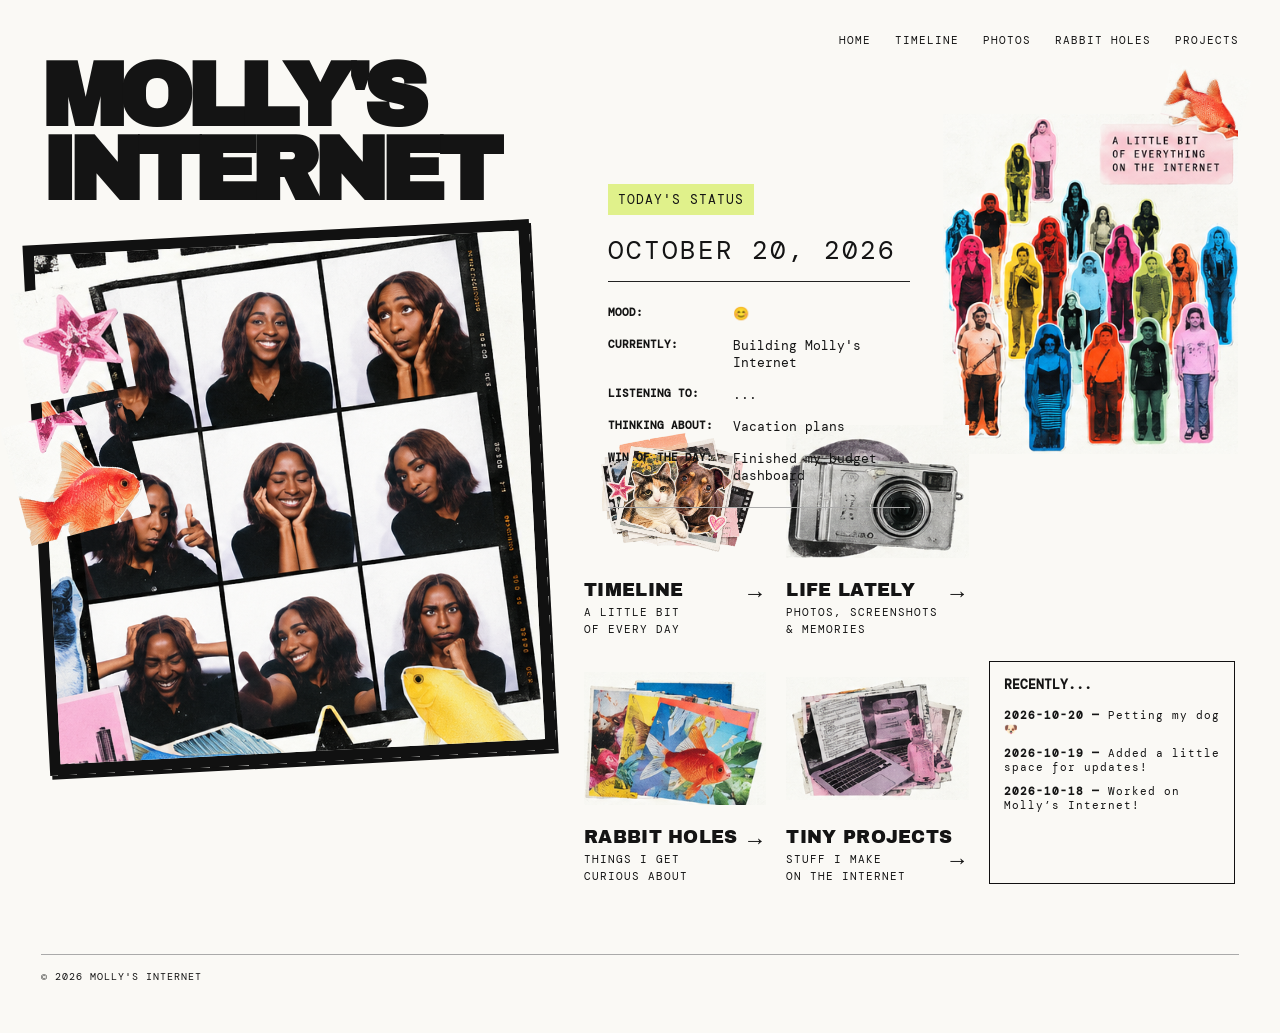
==== index.html @ e04e2246 "Rename mollys_internet_positioning_fixed.html to index.html" ====
<!doctype html>
<html lang="en">
<head>
<meta charset="UTF-8">
<meta name="viewport" content="width=device-width, initial-scale=1">
<title>Molly's Internet</title>
<style>
@import url('https://fonts.googleapis.com/css2?family=Archivo+Black&family=DM+Mono:wght@400;500;700&display=swap');
:root{--paper:#faf9f5;--ink:#141414;--pink:#f5bed0;--lime:#e0f18b}
*{box-sizing:border-box}html{scroll-behavior:smooth}body{margin:0;background:var(--paper);color:var(--ink);font-family:'DM Mono',monospace;font-size:13px}
.site{max-width:1600px;margin:auto;padding:18px 3.2vw 50px}a{color:inherit}nav{display:flex;justify-content:flex-end;gap:24px;flex-wrap:wrap;font-size:11px;letter-spacing:1px;text-transform:uppercase;margin:15px 0 12px}nav a{text-decoration:none}nav a:hover{text-decoration:underline;text-underline-offset:5px}
.layout{display:grid;grid-template-columns:45% 29% 26%;align-items:start}.left{grid-column:1;grid-row:1;position:relative}.masthead{font-family:'Archivo Black',Impact,sans-serif;font-size:clamp(62px,7vw,130px);line-height:.83;letter-spacing:-.085em;text-transform:uppercase;margin:0 0 24px;overflow-wrap:normal}.photobooth{width:94%;margin:5px 0 0 -1%;border:11px solid #111;transform:rotate(-3deg);box-shadow:2px 4px 0 #111}.photogrid{display:grid;grid-template-columns:repeat(3,1fr);gap:6px;background:#111}.photogrid .image-placeholder{aspect-ratio:1/1.12;border:0;border-radius:0}.deco-fish{position:absolute;left:-5%;top:50%;width:23%;transform:rotate(-15deg)}.deco-star{position:absolute;left:-4%;top:32%;width:20%;transform:rotate(-10deg)}
.center{grid-column:2;grid-row:1;padding:125px 18px 0 28px;position:relative;z-index:2;min-width:0}.highlight{display:inline-block;background:var(--lime);padding:7px 10px;letter-spacing:1px}.date{font-size:clamp(19px,2vw,31px);letter-spacing:2px;margin:19px 0 14px}.status{border-top:1px solid #222;border-bottom:1px solid #aaa;padding:23px 0;display:grid;gap:15px}.status-row{display:grid;grid-template-columns:118px 1fr;gap:7px}.status-row strong{font-size:11px}
.right{grid-column:3;grid-row:1;position:relative;padding:55px 0 0 15px;min-width:0}.note{background:#f7d5df;padding:12px 15px;letter-spacing:1.5px;line-height:1.5;width:max-content;max-width:100%;margin:0 0 20px auto;transform:rotate(-2deg)}.people-placeholder{min-height:340px}.top-fish{position:absolute;right:-8px;top:12px;width:82px;transform:rotate(12deg);pointer-events:none}
.bottom{grid-column:2/4;grid-row:1;display:grid;grid-template-columns:minmax(0,1fr) minmax(0,1fr) minmax(0,1.35fr);gap:24px 20px;margin-top:355px;padding:0 4px;position:relative;z-index:1}.bottom .tile:nth-child(3){grid-column:1;grid-row:2}.bottom .tile:nth-child(4){grid-column:2;grid-row:2}.bottom .recent{grid-column:3;grid-row:2;align-self:stretch;min-height:170px}.tile{min-width:0}.tile .image-placeholder{height:155px}.tile h2{font:18px 'Archivo Black',Impact,sans-serif;text-transform:uppercase;margin:11px 0 4px;letter-spacing:.3px}.tile p{font-size:11px;line-height:1.5;letter-spacing:1px;margin:0}.arrow{float:right;font:23px Arial,sans-serif}.recent{border:1px solid #111;padding:14px;align-self:end;min-height:190px}.recent strong{display:block;margin-bottom:15px}.recent p{font-size:11px;letter-spacing:1px;margin:0 0 10px}
/* IMAGE FILES: All artwork lives in the asset/ folder. Replace files with your own whenever you like. */
.art-image{display:block;width:100%;height:100%;object-fit:contain}
.photobooth-photo{display:block;width:100%;height:auto}
.tile .art-image{height:155px;object-fit:contain}
.people-placeholder .art-image{height:340px;object-fit:contain}
@media(max-width:1050px){.people-placeholder .art-image{height:220px}}
@media(max-width:650px){.people-placeholder .art-image{height:160px}.tile .art-image{height:115px}}
.image-placeholder{display:flex;align-items:center;justify-content:center;text-align:center;overflow-wrap:anywhere;background:linear-gradient(140deg,#f7e0e7,#e4e5dc);border:1px dashed #999;min-width:0;min-height:80px;padding:9px;color:#5c5360;font:700 11px/1.5 'DM Mono',monospace;letter-spacing:.3px}.photogrid .image-placeholder:nth-child(3n+2){background:#e5e7e1}.photogrid .image-placeholder:nth-child(3n){background:#e3dce7}.tile:nth-child(2) .image-placeholder{background:#e0e5e9}.tile:nth-child(3) .image-placeholder{background:#f4e1b6}.tile:nth-child(4) .image-placeholder{background:#e7d7e8}.tile:nth-child(5) .image-placeholder{background:#eee0cc}.deco-fish .image-placeholder,.top-fish .image-placeholder{aspect-ratio:1.5;min-height:0;background:#ffcfab}
footer{margin-top:70px;padding-top:15px;border-top:1px solid #aaa;font-size:10px;letter-spacing:1px}
@media(max-width:1050px){.layout{grid-template-columns:55% 45%}.left{grid-row:1/3}.center{grid-column:2;grid-row:1;padding:70px 12px 0 22px}.right{grid-column:2;grid-row:2;padding-top:35px}.people-placeholder{min-height:220px}.bottom{grid-column:1/-1;grid-row:3;margin-top:45px}.bottom .recent{grid-column:3;grid-row:2}.bottom .tile:nth-child(3){grid-column:1;grid-row:2}.bottom .tile:nth-child(4){grid-column:2;grid-row:2}.masthead{font-size:clamp(62px,10vw,125px)}}
@media(max-width:650px){.site{padding:14px 17px 30px}nav{justify-content:flex-start;gap:12px;font-size:10px}.layout{display:block}.masthead{font-size:clamp(55px,13vw,95px);margin-top:28px}.photobooth{width:85%;margin:18px auto}.deco-star{top:28%;font-size:50px}.center{padding:35px 0}.right{padding:10px 0;display:flex;align-items:center;gap:20px}.people-placeholder{min-height:160px;flex:1}.note{font-size:10px}.top-fish{display:none}.bottom{display:grid;grid-template-columns:repeat(2,minmax(0,1fr));gap:24px 15px;margin-top:25px}.bottom .tile:nth-child(3),.bottom .tile:nth-child(4){grid-column:auto;grid-row:auto}.bottom .recent{grid-column:1/-1;grid-row:auto}.tile .image-placeholder{height:115px}.tile h2{font-size:15px}.recent{min-height:0}.status-row{grid-template-columns:112px 1fr}}
.tile-link{display:block;text-decoration:none}.tile-link:hover h2{text-decoration:underline;text-underline-offset:4px}.tile-link:focus-visible{outline:3px solid #ee78a8;outline-offset:5px}
</style>
</head>
<body>
<div class="site">
<!-- NAVIGATION: Each link opens a separate HTML page. -->
<nav aria-label="Site navigation"><a href="index.html">Home</a><a href="timeline.html">Timeline</a><a href="photos.html">Photos</a><a href="rabbit-holes.html">Rabbit Holes</a><a href="projects.html">Projects</a></nav>
<main class="layout">
  <div class="left">
    <h1 class="masthead">Molly's<br>Internet</h1>
    <!-- PHOTOSHOOT: Temporary reference image. Replace photobooth-reference.png with your own finished 3x3 photoshoot image. -->
    <div class="photobooth"><img class="photobooth-photo" src="asset/photobooth-reference.png" alt="Nine-frame photo booth reference"></div>
    <div class="deco-star" aria-hidden="true"><img class="art-image" src="asset/pink-star.png" alt=""></div>
    <div class="deco-fish"><img class="art-image" src="asset/orange-fish-left.png" alt="Orange fish"></div>
  </div>
  <section class="center" aria-label="Today's status">
    <span class="highlight">TODAY'S STATUS</span>
    <div class="date">OCTOBER 20, 2026</div>
    <!-- EDIT YOUR DAILY STATUS HERE -->
    <div class="status">
      <div class="status-row"><strong>MOOD:</strong><span>😊</span></div>
      <div class="status-row"><strong>CURRENTLY:</strong><span>Building Molly's Internet</span></div>
      <div class="status-row"><strong>LISTENING TO:</strong><span>...</span></div>
      <div class="status-row"><strong>THINKING ABOUT:</strong><span>Vacation plans</span></div>
      <div class="status-row"><strong>WIN OF THE DAY:</strong><span>Finished my budget dashboard</span></div>
    </div>
  </section>
  <div class="right">
    <div class="top-fish"><img class="art-image" src="asset/orange-fish-top.png" alt="Orange fish"></div>
    <div class="people-placeholder"><img class="art-image" src="asset/people-collage.png" alt="Colorful people collage"></div>
  </div>
  <!-- TWO-BY-TWO FEATURED SECTIONS + AUTOMATIC RECENT TIMELINE ENTRIES. -->
  <div class="bottom">
    <a class="tile tile-link" href="timeline.html"><img class="art-image" src="asset/cleo%20bear.png" alt="Timeline collage"><h2>Timeline <span class="arrow">→</span></h2><p>A LITTLE BIT<br>OF EVERY DAY</p></a>
    <a class="tile tile-link" href="photos.html"><img class="art-image" src="asset/camera-collage.png" alt="Camera collage"><h2>Life Lately <span class="arrow">→</span></h2><p>PHOTOS, SCREENSHOTS<br>&amp; MEMORIES</p></a>
    <a class="tile tile-link" href="rabbit-holes.html"><img class="art-image" src="asset/rabbit-holes-collage.png" alt="Rabbit holes collage"><h2>Rabbit Holes <span class="arrow">→</span></h2><p>THINGS I GET<br>CURIOUS ABOUT</p></a>
    <a class="tile tile-link" href="projects.html"><img class="art-image" src="asset/projects-collage.png" alt="Projects collage"><h2>Tiny Projects <span class="arrow">→</span></h2><p>STUFF I MAKE<br>ON THE INTERNET</p></a>
    <aside class="recent" aria-live="polite">
      <strong>RECENTLY...</strong>
      <!-- AUTO-UPDATES from content/timeline.json; do not edit this box manually. -->
      <div id="recent-entries"><p>Loading latest entries...</p></div>
    </aside>
  </div>
</main>
<footer>© 2026 MOLLY'S INTERNET</footer>
</div>
<script>
// Homepage "Recently..." automatically shows the 4 newest timeline entries.
// Edit content/timeline.json to update both your Timeline and this box.
(async function loadRecently() {
  const target = document.getElementById('recent-entries');
  try {
    const response = await fetch('content/timeline.json', {cache: 'no-cache'});
    if (!response.ok) throw new Error('Timeline file not found');
    const entries = await response.json();
    if (!Array.isArray(entries)) throw new Error('Timeline data must be an array');
    const latest = entries.filter(entry => entry && entry.date && entry.text)
      .sort((a, b) => String(b.date).localeCompare(String(a.date)))
      .slice(0, 4);
    target.replaceChildren();
    if (!latest.length) {
      const p = document.createElement('p');
      p.textContent = 'Nothing here yet — check back soon!';
      target.append(p);
      return;
    }
    for (const entry of latest) {
      const p = document.createElement('p');
      const date = document.createElement('strong');
      date.textContent = entry.date + ' — ';
      date.style.display = 'inline';
      date.style.marginBottom = '0';
      p.append(date, document.createTextNode(entry.text));
      target.append(p);
    }
  } catch (error) {
    target.replaceChildren();
    const p = document.createElement('p');
    p.textContent = 'Recent entries unavailable right now.';
    target.append(p);
    console.error('Could not load timeline entries:', error);
  }
})();
</script>
</body>
</html>
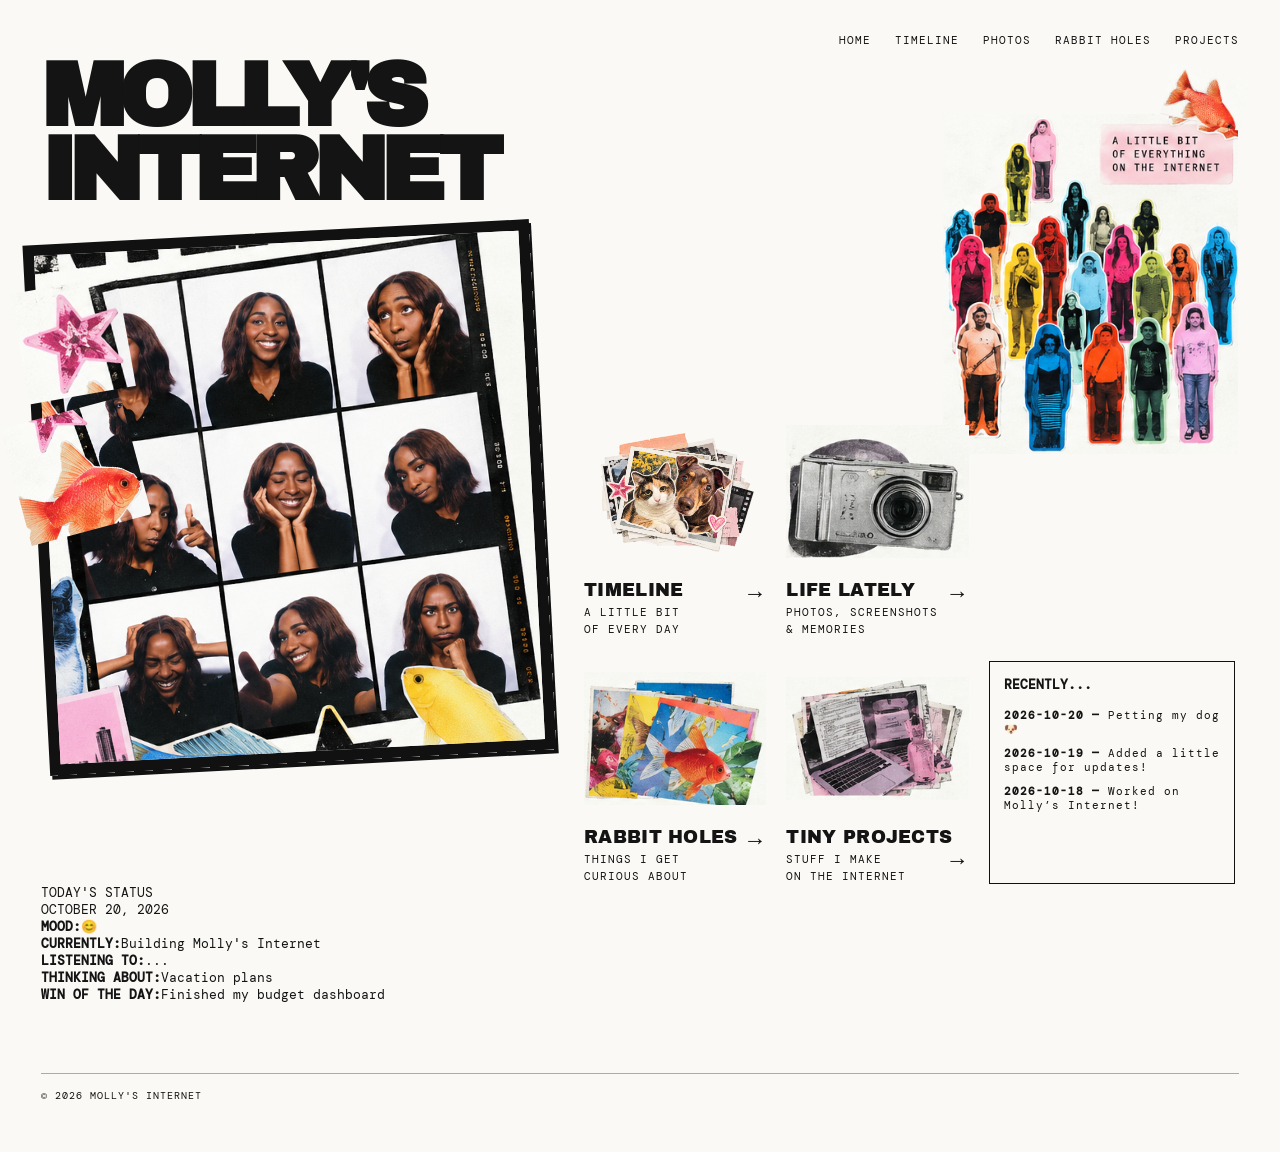
==== commit e7583d81: "Enhance layout with media query for larger screens Added media query for responsive layout adjustmen" ====
--- a/index.html
+++ b/index.html
@@ -10,7 +10,18 @@
 *{box-sizing:border-box}html{scroll-behavior:smooth}body{margin:0;background:var(--paper);color:var(--ink);font-family:'DM Mono',monospace;font-size:13px}
 .site{max-width:1600px;margin:auto;padding:18px 3.2vw 50px}a{color:inherit}nav{display:flex;justify-content:flex-end;gap:24px;flex-wrap:wrap;font-size:11px;letter-spacing:1px;text-transform:uppercase;margin:15px 0 12px}nav a{text-decoration:none}nav a:hover{text-decoration:underline;text-underline-offset:5px}
 .layout{display:grid;grid-template-columns:45% 29% 26%;align-items:start}.left{grid-column:1;grid-row:1;position:relative}.masthead{font-family:'Archivo Black',Impact,sans-serif;font-size:clamp(62px,7vw,130px);line-height:.83;letter-spacing:-.085em;text-transform:uppercase;margin:0 0 24px;overflow-wrap:normal}.photobooth{width:94%;margin:5px 0 0 -1%;border:11px solid #111;transform:rotate(-3deg);box-shadow:2px 4px 0 #111}.photogrid{display:grid;grid-template-columns:repeat(3,1fr);gap:6px;background:#111}.photogrid .image-placeholder{aspect-ratio:1/1.12;border:0;border-radius:0}.deco-fish{position:absolute;left:-5%;top:50%;width:23%;transform:rotate(-15deg)}.deco-star{position:absolute;left:-4%;top:32%;width:20%;transform:rotate(-10deg)}
-.center{grid-column:2;grid-row:1;padding:125px 18px 0 28px;position:relative;z-index:2;min-width:0}.highlight{display:inline-block;background:var(--lime);padding:7px 10px;letter-spacing:1px}.date{font-size:clamp(19px,2vw,31px);letter-spacing:2px;margin:19px 0 14px}.status{border-top:1px solid #222;border-bottom:1px solid #aaa;padding:23px 0;display:grid;gap:15px}.status-row{display:grid;grid-template-columns:118px 1fr;gap:7px}.status-row strong{font-size:11px}
+.center/* Keep Today's Status and people collage in the top row */
+@media (min-width: 1051px) {
+  .center {
+    grid-column: 2;
+    grid-row: 1;
+  }
+
+  .right {
+    grid-column: 3;
+    grid-row: 1;
+  }
+}
 .right{grid-column:3;grid-row:1;position:relative;padding:55px 0 0 15px;min-width:0}.note{background:#f7d5df;padding:12px 15px;letter-spacing:1.5px;line-height:1.5;width:max-content;max-width:100%;margin:0 0 20px auto;transform:rotate(-2deg)}.people-placeholder{min-height:340px}.top-fish{position:absolute;right:-8px;top:12px;width:82px;transform:rotate(12deg);pointer-events:none}
 .bottom{grid-column:2/4;grid-row:1;display:grid;grid-template-columns:minmax(0,1fr) minmax(0,1fr) minmax(0,1.35fr);gap:24px 20px;margin-top:355px;padding:0 4px;position:relative;z-index:1}.bottom .tile:nth-child(3){grid-column:1;grid-row:2}.bottom .tile:nth-child(4){grid-column:2;grid-row:2}.bottom .recent{grid-column:3;grid-row:2;align-self:stretch;min-height:170px}.tile{min-width:0}.tile .image-placeholder{height:155px}.tile h2{font:18px 'Archivo Black',Impact,sans-serif;text-transform:uppercase;margin:11px 0 4px;letter-spacing:.3px}.tile p{font-size:11px;line-height:1.5;letter-spacing:1px;margin:0}.arrow{float:right;font:23px Arial,sans-serif}.recent{border:1px solid #111;padding:14px;align-self:end;min-height:190px}.recent strong{display:block;margin-bottom:15px}.recent p{font-size:11px;letter-spacing:1px;margin:0 0 10px}
 /* IMAGE FILES: All artwork lives in the asset/ folder. Replace files with your own whenever you like. */
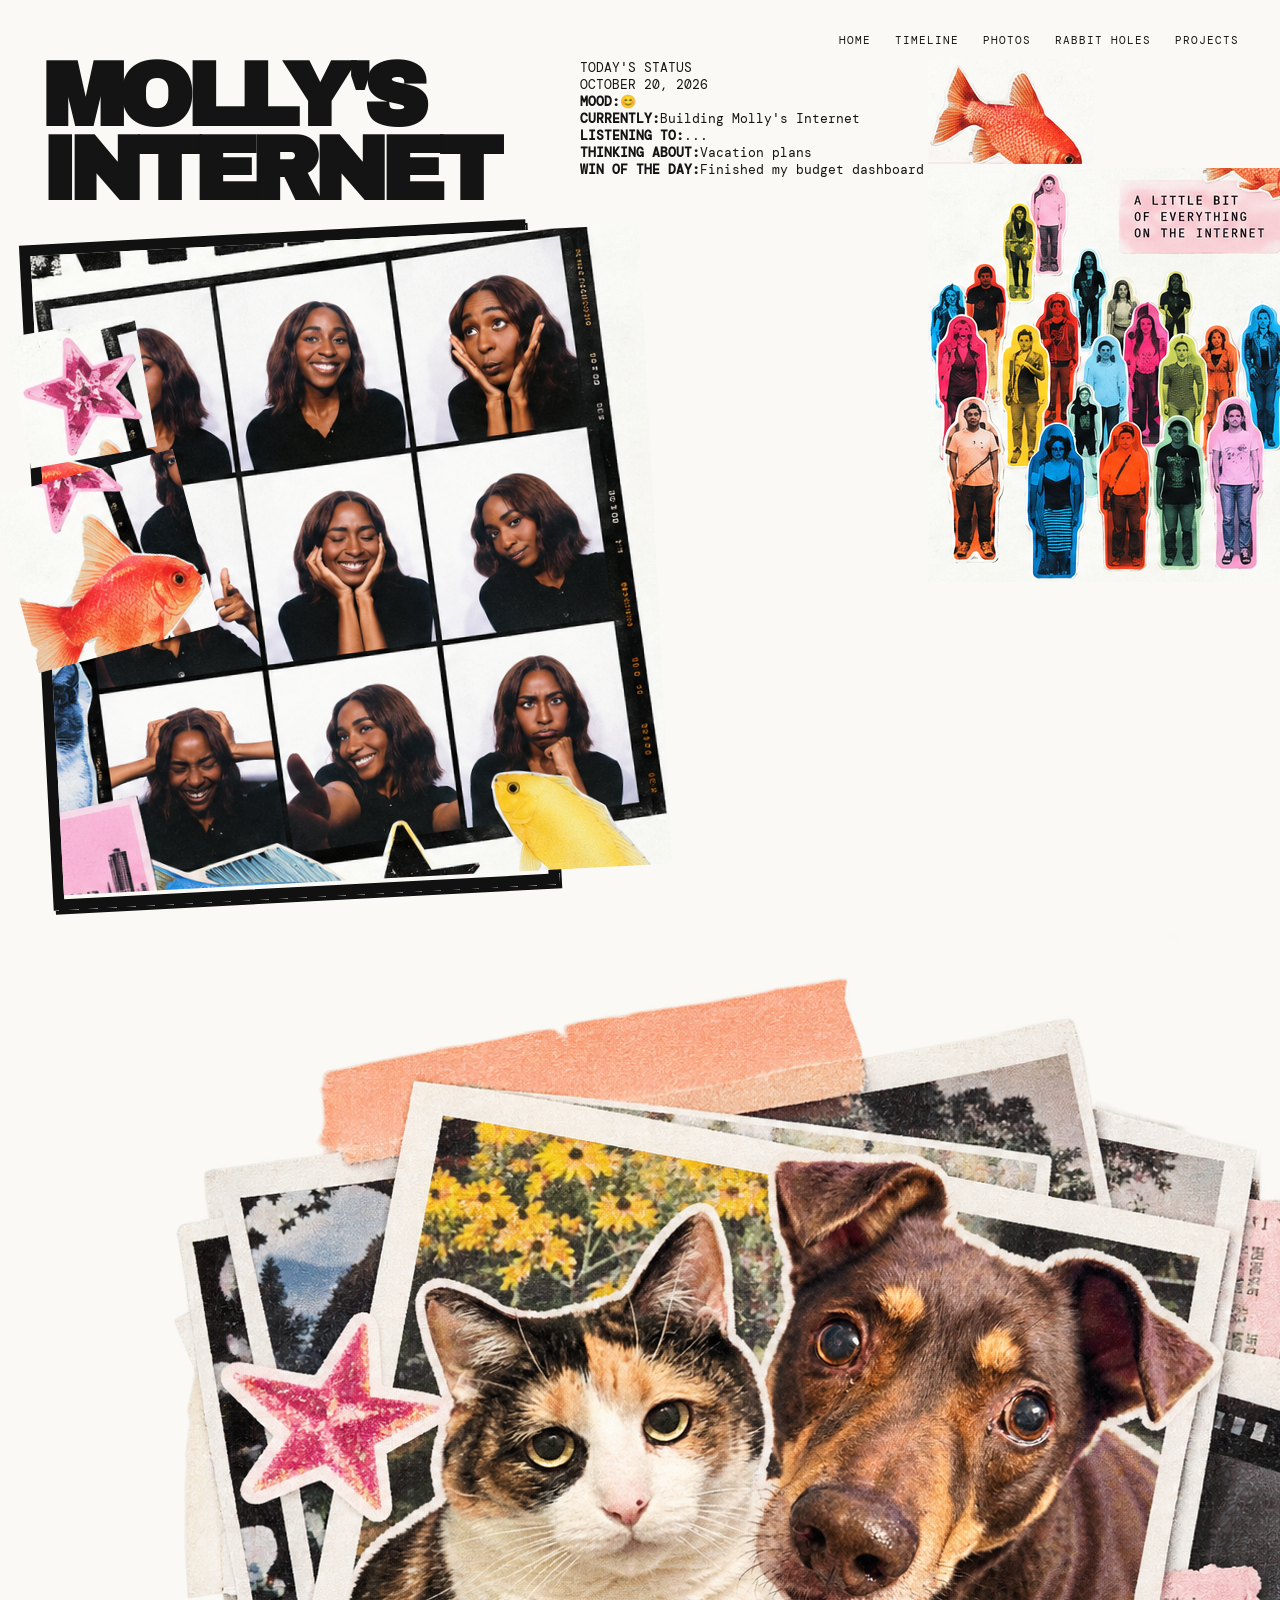
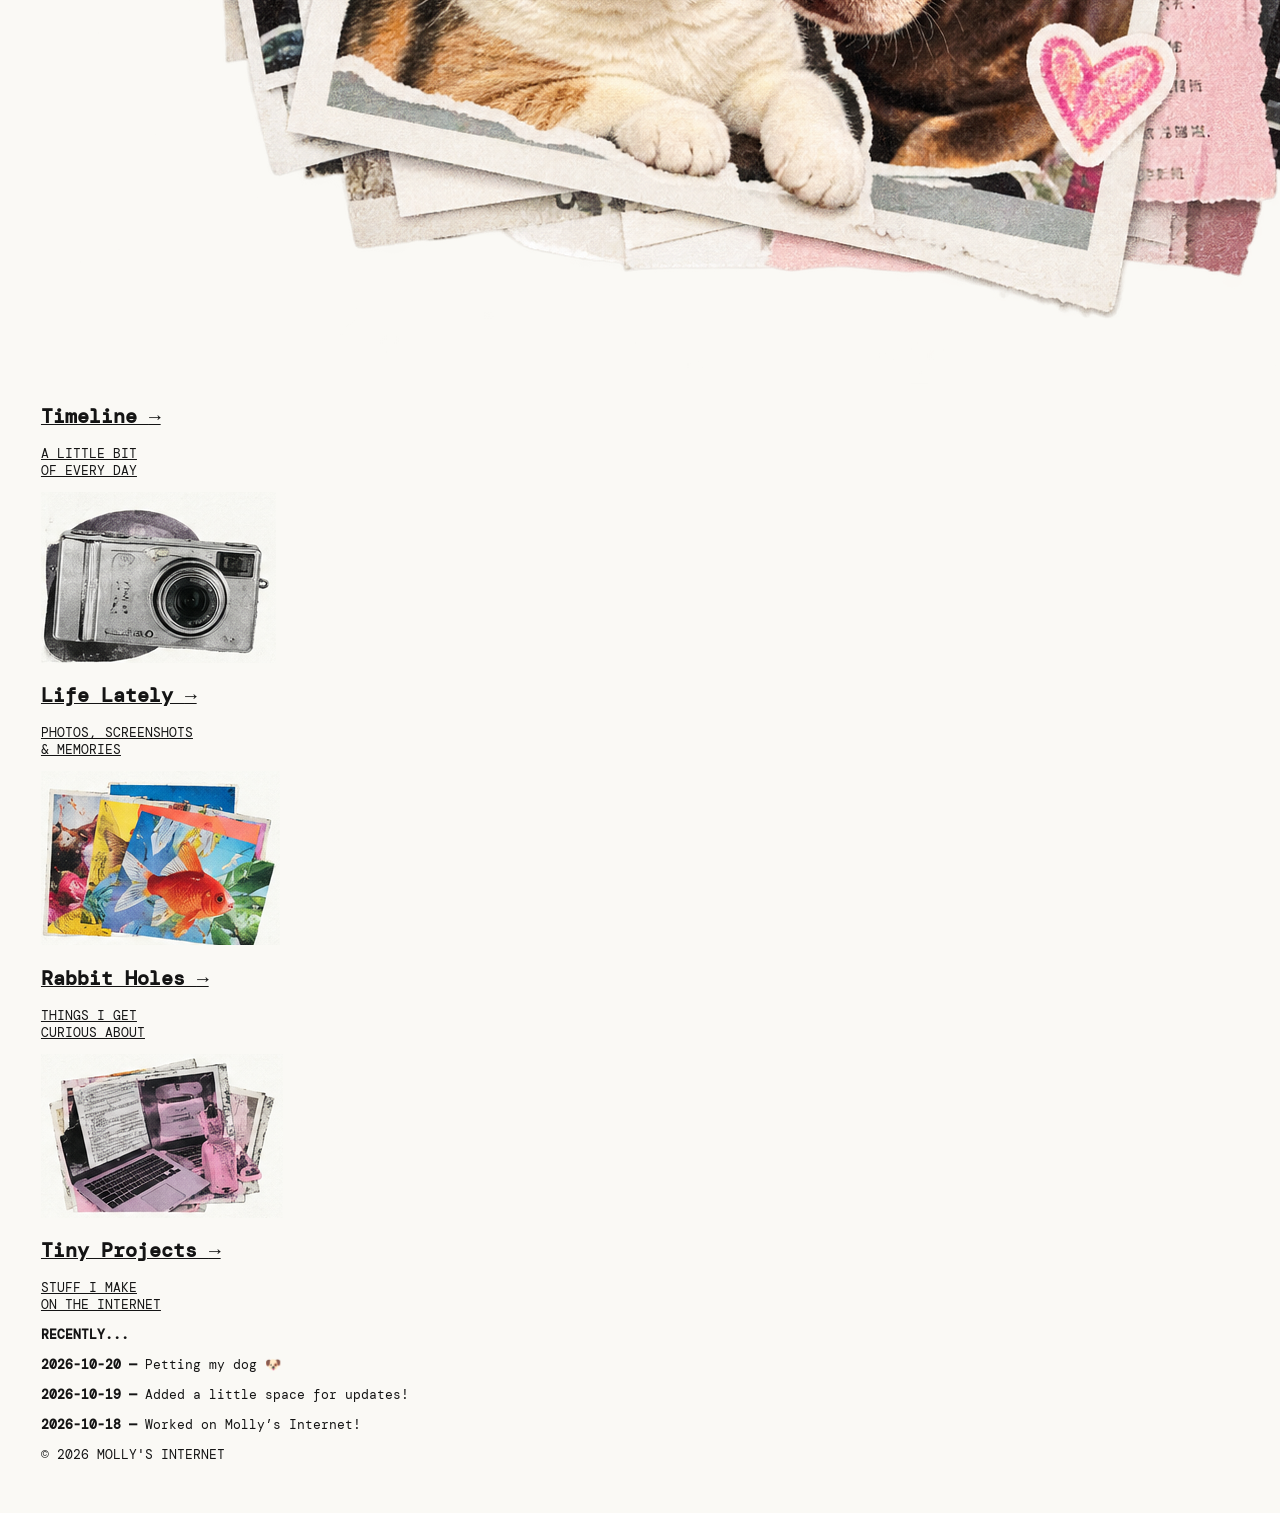
==== commit 52f50db6: "Refactor .right class in index.html Removed unnecessary whitespace and simplified the .right class d" ====
--- a/index.html
+++ b/index.html
@@ -16,12 +16,6 @@
     grid-column: 2;
     grid-row: 1;
   }
-
-  .right {
-    grid-column: 3;
-    grid-row: 1;
-  }
-}
 .right{grid-column:3;grid-row:1;position:relative;padding:55px 0 0 15px;min-width:0}.note{background:#f7d5df;padding:12px 15px;letter-spacing:1.5px;line-height:1.5;width:max-content;max-width:100%;margin:0 0 20px auto;transform:rotate(-2deg)}.people-placeholder{min-height:340px}.top-fish{position:absolute;right:-8px;top:12px;width:82px;transform:rotate(12deg);pointer-events:none}
 .bottom{grid-column:2/4;grid-row:1;display:grid;grid-template-columns:minmax(0,1fr) minmax(0,1fr) minmax(0,1.35fr);gap:24px 20px;margin-top:355px;padding:0 4px;position:relative;z-index:1}.bottom .tile:nth-child(3){grid-column:1;grid-row:2}.bottom .tile:nth-child(4){grid-column:2;grid-row:2}.bottom .recent{grid-column:3;grid-row:2;align-self:stretch;min-height:170px}.tile{min-width:0}.tile .image-placeholder{height:155px}.tile h2{font:18px 'Archivo Black',Impact,sans-serif;text-transform:uppercase;margin:11px 0 4px;letter-spacing:.3px}.tile p{font-size:11px;line-height:1.5;letter-spacing:1px;margin:0}.arrow{float:right;font:23px Arial,sans-serif}.recent{border:1px solid #111;padding:14px;align-self:end;min-height:190px}.recent strong{display:block;margin-bottom:15px}.recent p{font-size:11px;letter-spacing:1px;margin:0 0 10px}
 /* IMAGE FILES: All artwork lives in the asset/ folder. Replace files with your own whenever you like. */
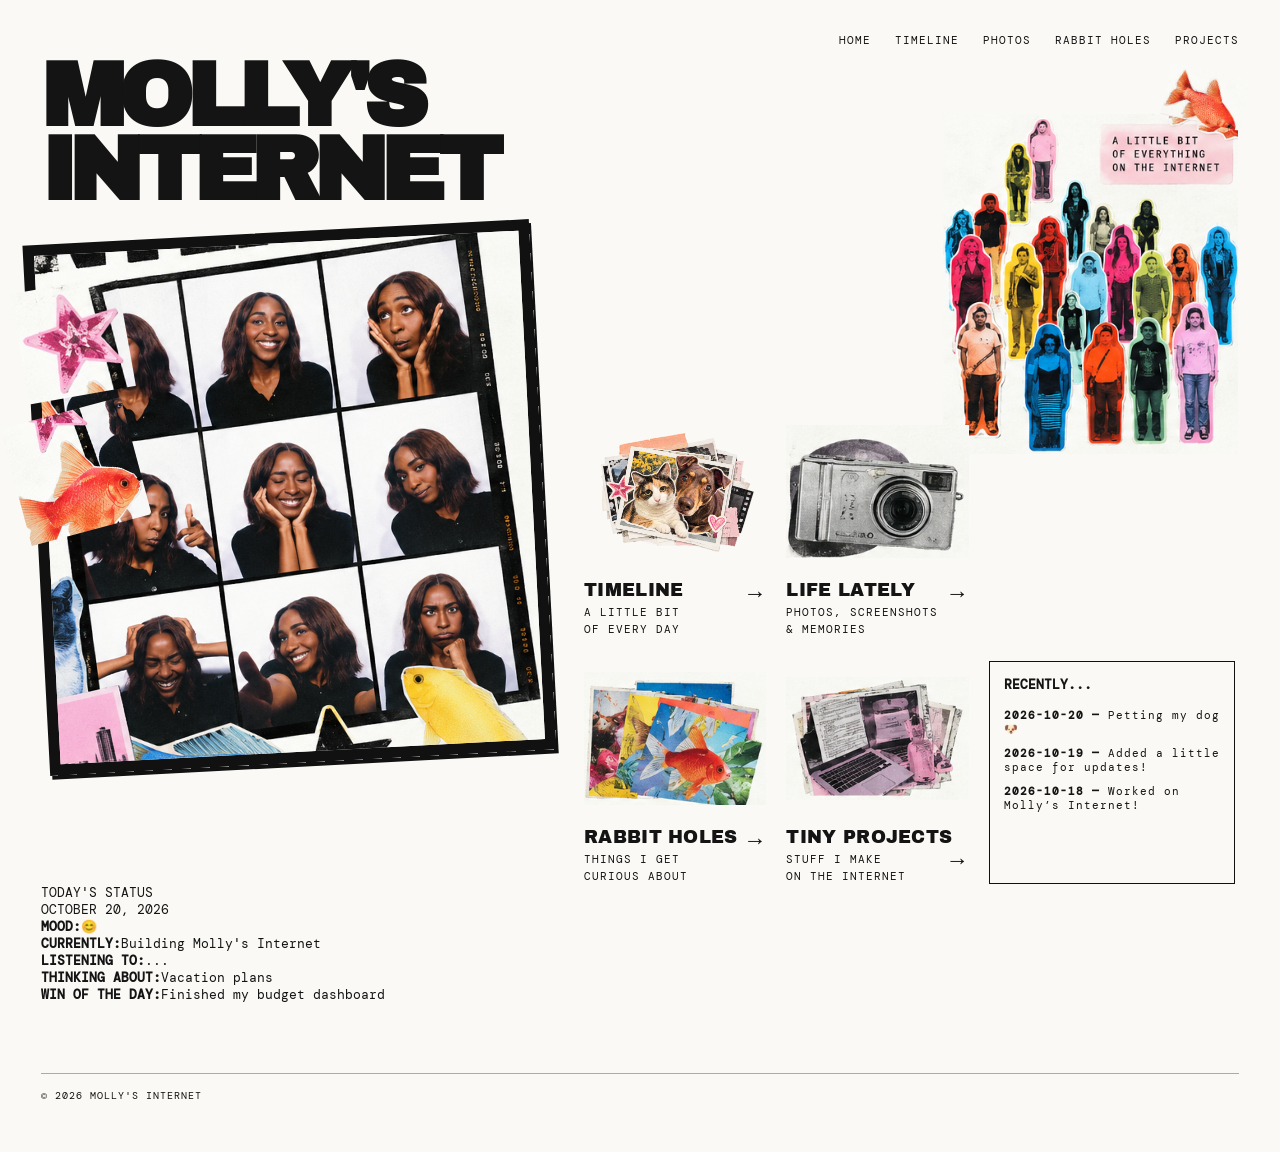
==== commit 4d89bdb6: "Add right class for grid layout in index.html" ====
--- a/index.html
+++ b/index.html
@@ -16,6 +16,11 @@
     grid-column: 2;
     grid-row: 1;
   }
+  .right {
+    grid-column: 3;
+    grid-row: 1;
+  }
+}
 .right{grid-column:3;grid-row:1;position:relative;padding:55px 0 0 15px;min-width:0}.note{background:#f7d5df;padding:12px 15px;letter-spacing:1.5px;line-height:1.5;width:max-content;max-width:100%;margin:0 0 20px auto;transform:rotate(-2deg)}.people-placeholder{min-height:340px}.top-fish{position:absolute;right:-8px;top:12px;width:82px;transform:rotate(12deg);pointer-events:none}
 .bottom{grid-column:2/4;grid-row:1;display:grid;grid-template-columns:minmax(0,1fr) minmax(0,1fr) minmax(0,1.35fr);gap:24px 20px;margin-top:355px;padding:0 4px;position:relative;z-index:1}.bottom .tile:nth-child(3){grid-column:1;grid-row:2}.bottom .tile:nth-child(4){grid-column:2;grid-row:2}.bottom .recent{grid-column:3;grid-row:2;align-self:stretch;min-height:170px}.tile{min-width:0}.tile .image-placeholder{height:155px}.tile h2{font:18px 'Archivo Black',Impact,sans-serif;text-transform:uppercase;margin:11px 0 4px;letter-spacing:.3px}.tile p{font-size:11px;line-height:1.5;letter-spacing:1px;margin:0}.arrow{float:right;font:23px Arial,sans-serif}.recent{border:1px solid #111;padding:14px;align-self:end;min-height:190px}.recent strong{display:block;margin-bottom:15px}.recent p{font-size:11px;letter-spacing:1px;margin:0 0 10px}
 /* IMAGE FILES: All artwork lives in the asset/ folder. Replace files with your own whenever you like. */
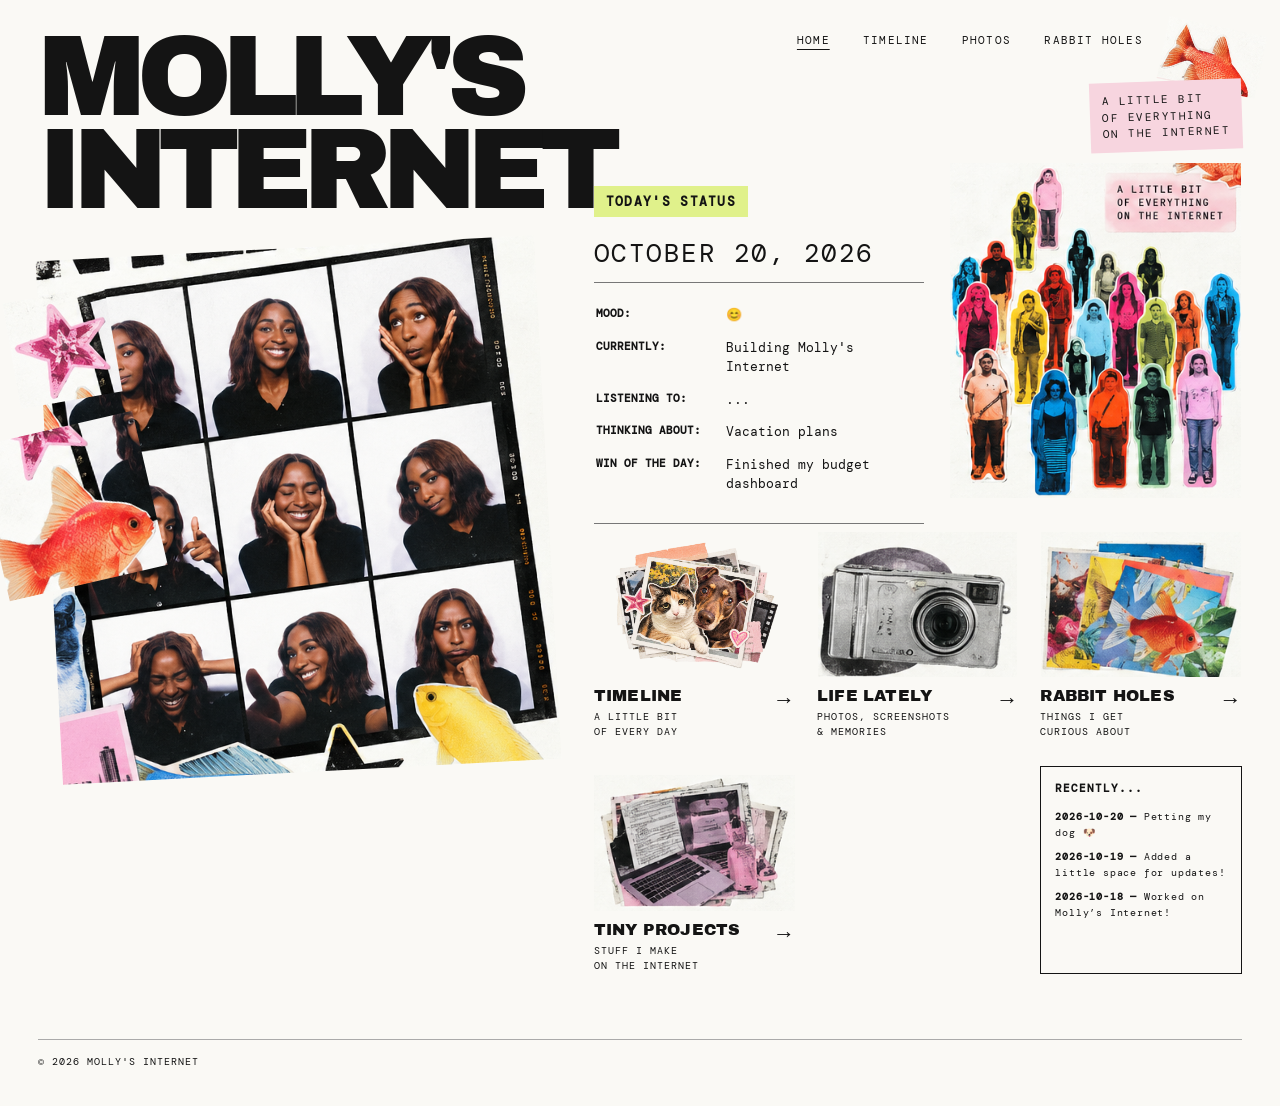
==== commit f59e2814: "Add files via upload" ====
--- a/index.html
+++ b/index.html
@@ -1,122 +1,197 @@
 <!doctype html>
 <html lang="en">
 <head>
-<meta charset="UTF-8">
-<meta name="viewport" content="width=device-width, initial-scale=1">
-<title>Molly's Internet</title>
-<style>
-@import url('https://fonts.googleapis.com/css2?family=Archivo+Black&family=DM+Mono:wght@400;500;700&display=swap');
-:root{--paper:#faf9f5;--ink:#141414;--pink:#f5bed0;--lime:#e0f18b}
-*{box-sizing:border-box}html{scroll-behavior:smooth}body{margin:0;background:var(--paper);color:var(--ink);font-family:'DM Mono',monospace;font-size:13px}
-.site{max-width:1600px;margin:auto;padding:18px 3.2vw 50px}a{color:inherit}nav{display:flex;justify-content:flex-end;gap:24px;flex-wrap:wrap;font-size:11px;letter-spacing:1px;text-transform:uppercase;margin:15px 0 12px}nav a{text-decoration:none}nav a:hover{text-decoration:underline;text-underline-offset:5px}
-.layout{display:grid;grid-template-columns:45% 29% 26%;align-items:start}.left{grid-column:1;grid-row:1;position:relative}.masthead{font-family:'Archivo Black',Impact,sans-serif;font-size:clamp(62px,7vw,130px);line-height:.83;letter-spacing:-.085em;text-transform:uppercase;margin:0 0 24px;overflow-wrap:normal}.photobooth{width:94%;margin:5px 0 0 -1%;border:11px solid #111;transform:rotate(-3deg);box-shadow:2px 4px 0 #111}.photogrid{display:grid;grid-template-columns:repeat(3,1fr);gap:6px;background:#111}.photogrid .image-placeholder{aspect-ratio:1/1.12;border:0;border-radius:0}.deco-fish{position:absolute;left:-5%;top:50%;width:23%;transform:rotate(-15deg)}.deco-star{position:absolute;left:-4%;top:32%;width:20%;transform:rotate(-10deg)}
-.center/* Keep Today's Status and people collage in the top row */
-@media (min-width: 1051px) {
-  .center {
-    grid-column: 2;
-    grid-row: 1;
-  }
-  .right {
-    grid-column: 3;
-    grid-row: 1;
-  }
-}
-.right{grid-column:3;grid-row:1;position:relative;padding:55px 0 0 15px;min-width:0}.note{background:#f7d5df;padding:12px 15px;letter-spacing:1.5px;line-height:1.5;width:max-content;max-width:100%;margin:0 0 20px auto;transform:rotate(-2deg)}.people-placeholder{min-height:340px}.top-fish{position:absolute;right:-8px;top:12px;width:82px;transform:rotate(12deg);pointer-events:none}
-.bottom{grid-column:2/4;grid-row:1;display:grid;grid-template-columns:minmax(0,1fr) minmax(0,1fr) minmax(0,1.35fr);gap:24px 20px;margin-top:355px;padding:0 4px;position:relative;z-index:1}.bottom .tile:nth-child(3){grid-column:1;grid-row:2}.bottom .tile:nth-child(4){grid-column:2;grid-row:2}.bottom .recent{grid-column:3;grid-row:2;align-self:stretch;min-height:170px}.tile{min-width:0}.tile .image-placeholder{height:155px}.tile h2{font:18px 'Archivo Black',Impact,sans-serif;text-transform:uppercase;margin:11px 0 4px;letter-spacing:.3px}.tile p{font-size:11px;line-height:1.5;letter-spacing:1px;margin:0}.arrow{float:right;font:23px Arial,sans-serif}.recent{border:1px solid #111;padding:14px;align-self:end;min-height:190px}.recent strong{display:block;margin-bottom:15px}.recent p{font-size:11px;letter-spacing:1px;margin:0 0 10px}
-/* IMAGE FILES: All artwork lives in the asset/ folder. Replace files with your own whenever you like. */
-.art-image{display:block;width:100%;height:100%;object-fit:contain}
-.photobooth-photo{display:block;width:100%;height:auto}
-.tile .art-image{height:155px;object-fit:contain}
-.people-placeholder .art-image{height:340px;object-fit:contain}
-@media(max-width:1050px){.people-placeholder .art-image{height:220px}}
-@media(max-width:650px){.people-placeholder .art-image{height:160px}.tile .art-image{height:115px}}
-.image-placeholder{display:flex;align-items:center;justify-content:center;text-align:center;overflow-wrap:anywhere;background:linear-gradient(140deg,#f7e0e7,#e4e5dc);border:1px dashed #999;min-width:0;min-height:80px;padding:9px;color:#5c5360;font:700 11px/1.5 'DM Mono',monospace;letter-spacing:.3px}.photogrid .image-placeholder:nth-child(3n+2){background:#e5e7e1}.photogrid .image-placeholder:nth-child(3n){background:#e3dce7}.tile:nth-child(2) .image-placeholder{background:#e0e5e9}.tile:nth-child(3) .image-placeholder{background:#f4e1b6}.tile:nth-child(4) .image-placeholder{background:#e7d7e8}.tile:nth-child(5) .image-placeholder{background:#eee0cc}.deco-fish .image-placeholder,.top-fish .image-placeholder{aspect-ratio:1.5;min-height:0;background:#ffcfab}
-footer{margin-top:70px;padding-top:15px;border-top:1px solid #aaa;font-size:10px;letter-spacing:1px}
-@media(max-width:1050px){.layout{grid-template-columns:55% 45%}.left{grid-row:1/3}.center{grid-column:2;grid-row:1;padding:70px 12px 0 22px}.right{grid-column:2;grid-row:2;padding-top:35px}.people-placeholder{min-height:220px}.bottom{grid-column:1/-1;grid-row:3;margin-top:45px}.bottom .recent{grid-column:3;grid-row:2}.bottom .tile:nth-child(3){grid-column:1;grid-row:2}.bottom .tile:nth-child(4){grid-column:2;grid-row:2}.masthead{font-size:clamp(62px,10vw,125px)}}
-@media(max-width:650px){.site{padding:14px 17px 30px}nav{justify-content:flex-start;gap:12px;font-size:10px}.layout{display:block}.masthead{font-size:clamp(55px,13vw,95px);margin-top:28px}.photobooth{width:85%;margin:18px auto}.deco-star{top:28%;font-size:50px}.center{padding:35px 0}.right{padding:10px 0;display:flex;align-items:center;gap:20px}.people-placeholder{min-height:160px;flex:1}.note{font-size:10px}.top-fish{display:none}.bottom{display:grid;grid-template-columns:repeat(2,minmax(0,1fr));gap:24px 15px;margin-top:25px}.bottom .tile:nth-child(3),.bottom .tile:nth-child(4){grid-column:auto;grid-row:auto}.bottom .recent{grid-column:1/-1;grid-row:auto}.tile .image-placeholder{height:115px}.tile h2{font-size:15px}.recent{min-height:0}.status-row{grid-template-columns:112px 1fr}}
-.tile-link{display:block;text-decoration:none}.tile-link:hover h2{text-decoration:underline;text-underline-offset:4px}.tile-link:focus-visible{outline:3px solid #ee78a8;outline-offset:5px}
-</style>
+  <meta charset="UTF-8">
+  <meta name="viewport" content="width=device-width, initial-scale=1">
+  <meta name="description" content="Molly's Internet — a little bit of everything on the internet.">
+  <title>Molly's Internet</title>
+  <style>
+    @import url('https://fonts.googleapis.com/css2?family=Archivo+Black&family=DM+Mono:wght@400;500;700&display=swap');
+
+    :root { --paper:#faf9f5; --ink:#141414; --pink:#f5bed0; --lime:#e0f18b; }
+    * { box-sizing:border-box; }
+    html { scroll-behavior:smooth; }
+    body { margin:0; background:var(--paper); color:var(--ink); font:13px 'DM Mono',monospace; }
+    a { color:inherit; }
+    img { display:block; max-width:100%; }
+    .site { max-width:1600px; margin:0 auto; padding:22px clamp(18px,3vw,48px) 38px; }
+    .nav { display:flex; justify-content:flex-end; align-items:center; flex-wrap:wrap; gap:clamp(12px,2.6vw,40px); min-height:35px; margin-bottom:24px; font-size:11px; letter-spacing:1.2px; text-transform:uppercase; }
+    .nav a { text-decoration:none; white-space:nowrap; }
+    .nav a:hover, .nav a[aria-current="page"] { text-decoration:underline; text-underline-offset:5px; }
+    .nav a:focus-visible, .tile:focus-visible { outline:3px solid #ee78a8; outline-offset:5px; }
+
+    /* Two independent columns: the photo collage never pushes the content cards around. */
+    .layout { display:grid; grid-template-columns:minmax(0,45%) minmax(0,55%); align-items:start; gap:0; }
+    .left { position:relative; min-width:0; padding-right:22px; }
+    .masthead { font:clamp(62px,8.9vw,145px)/.82 'Archivo Black',Impact,sans-serif; letter-spacing:-.085em; text-transform:uppercase; margin:-50px 0 30px; position:relative; z-index:1; }
+    .photobooth { width:96%; margin:5px 0 45px 2%; transform:rotate(-3deg); position:relative; z-index:1; }
+    .photobooth-photo { width:100%; height:auto; }
+    .deco { position:absolute; z-index:2; pointer-events:none; }
+    .deco img { width:100%; height:auto; }
+    .deco-star { width:19%; left:-5%; top:29%; transform:rotate(-10deg); }
+    .deco-fish { width:30%; left:-9%; top:47%; transform:rotate(-13deg); }
+
+    .content { min-width:0; padding-left:14px; }
+    .top { display:grid; grid-template-columns:minmax(0,1.13fr) minmax(0,1fr); gap:26px; align-items:start; min-height:420px; }
+    .status-panel { padding-top:105px; min-width:0; }
+    .highlight { display:inline-block; background:var(--lime); padding:7px 12px; font-weight:700; letter-spacing:1.3px; }
+    .date { font-size:clamp(19px,2vw,30px); letter-spacing:1.5px; margin:20px 0 12px; white-space:nowrap; }
+    .status { border-top:1px solid #777; border-bottom:1px solid #777; padding:16px 2px 22px; }
+    .status-row { display:grid; grid-template-columns:125px minmax(0,1fr); gap:5px; padding:7px 0; line-height:1.45; }
+    .status-row strong { font-size:11px; }
+    .status-row span { overflow-wrap:anywhere; }
+    .right { position:relative; min-width:0; padding-top:0; }
+    .people-collage { width:100%; height:335px; object-fit:contain; object-position:center top; }
+    .note { background:#f7d5df; padding:10px 12px; font-size:11px; line-height:1.5; letter-spacing:1.5px; width:max-content; max-width:75%; margin:0 0 12px auto; transform:rotate(-2deg); }
+    .top-fish { position:absolute; width:100px; top:-55px; right:-20px; transform:rotate(12deg); pointer-events:none; }
+
+    /* Featured cards: four links plus Recently, no Year in Review. */
+    .features { display:grid; grid-template-columns:repeat(3,minmax(0,1fr)); column-gap:22px; row-gap:26px; align-items:start; margin-top:8px; }
+    .tile { display:block; min-width:0; text-decoration:none; }
+    .tile img { width:100%; height:145px; object-fit:contain; object-position:center bottom; }
+    .tile h2 { font:clamp(14px,1.25vw,19px) 'Archivo Black',Impact,sans-serif; text-transform:uppercase; letter-spacing:.2px; margin:10px 0 5px; }
+    .tile p { font-size:10px; line-height:1.55; letter-spacing:1px; margin:0; }
+    .tile:hover h2 { text-decoration:underline; text-underline-offset:4px; }
+    .arrow { float:right; font:22px Arial,sans-serif; }
+    .recent { grid-column:3; grid-row:2; border:1px solid var(--ink); padding:14px; min-height:178px; align-self:stretch; }
+    .recent > strong { display:block; font-size:11px; margin-bottom:14px; letter-spacing:1px; }
+    #recent-entries { max-height:130px; overflow:auto; }
+    #recent-entries p { font-size:10px; line-height:1.6; letter-spacing:.8px; margin:0 0 8px; overflow-wrap:anywhere; }
+    #recent-entries p strong { font-weight:700; }
+    footer { margin-top:65px; padding-top:15px; border-top:1px solid #aaa; font-size:10px; letter-spacing:1px; }
+
+    @media (max-width:1150px) {
+      .masthead { font-size:clamp(55px,8.4vw,105px); margin-top:-30px; }
+      .top { min-height:370px; gap:14px; }
+      .status-panel { padding-top:70px; }
+      .status-row { grid-template-columns:110px minmax(0,1fr); }
+      .features { gap:18px 14px; }
+      .tile img { height:120px; }
+    }
+    @media (max-width:850px) {
+      .layout { grid-template-columns:minmax(0,42%) minmax(0,58%); }
+      .top { grid-template-columns:1fr; min-height:0; }
+      .status-panel { padding-top:12px; }
+      .right { display:flex; align-items:center; gap:12px; margin:18px 0; }
+      .note { order:2; max-width:42%; }
+      .people-collage { height:170px; }
+      .top-fish { display:none; }
+      .features { grid-template-columns:repeat(2,minmax(0,1fr)); }
+      .recent { grid-column:1/-1; grid-row:auto; }
+      .masthead { margin-top:0; }
+    }
+    @media (max-width:600px) {
+      .site { padding:14px 17px 30px; }
+      .nav { justify-content:flex-start; gap:12px 17px; margin-bottom:28px; font-size:10px; }
+      .layout { display:block; }
+      .left { padding:0; }
+      .masthead { font-size:clamp(54px,13vw,90px); margin:0 0 20px; }
+      .photobooth { width:82%; margin:12px auto 40px; }
+      .deco-star { top:25%; }
+      .deco-fish { top:48%; }
+      .content { padding:0; }
+      .status-panel { padding-top:10px; }
+      .date { white-space:normal; }
+      .top { display:block; }
+      .right { margin:28px 0; }
+      .features { gap:24px 15px; margin-top:24px; }
+      .tile img { height:115px; }
+      .tile h2 { font-size:15px; }
+      footer { margin-top:45px; }
+    }
+  </style>
 </head>
 <body>
-<div class="site">
-<!-- NAVIGATION: Each link opens a separate HTML page. -->
-<nav aria-label="Site navigation"><a href="index.html">Home</a><a href="timeline.html">Timeline</a><a href="photos.html">Photos</a><a href="rabbit-holes.html">Rabbit Holes</a><a href="projects.html">Projects</a></nav>
-<main class="layout">
-  <div class="left">
-    <h1 class="masthead">Molly's<br>Internet</h1>
-    <!-- PHOTOSHOOT: Temporary reference image. Replace photobooth-reference.png with your own finished 3x3 photoshoot image. -->
-    <div class="photobooth"><img class="photobooth-photo" src="asset/photobooth-reference.png" alt="Nine-frame photo booth reference"></div>
-    <div class="deco-star" aria-hidden="true"><img class="art-image" src="asset/pink-star.png" alt=""></div>
-    <div class="deco-fish"><img class="art-image" src="asset/orange-fish-left.png" alt="Orange fish"></div>
+  <div class="site">
+    <nav class="nav" aria-label="Site navigation">
+      <a href="index.html" aria-current="page">Home</a>
+      <a href="timeline.html">Timeline</a>
+      <a href="photos.html">Photos</a>
+      <a href="rabbit-holes.html">Rabbit Holes</a>
+      <a href="projects.html">Projects</a>
+    </nav>
+
+    <main class="layout">
+      <div class="left">
+        <h1 class="masthead">Molly's<br>Internet</h1>
+        <div class="photobooth"><img class="photobooth-photo" src="asset/photobooth-reference.png" alt="Nine-frame photo booth collage"></div>
+        <div class="deco deco-star" aria-hidden="true"><img src="asset/pink-star.png" alt=""></div>
+        <div class="deco deco-fish" aria-hidden="true"><img src="asset/orange-fish-left.png" alt=""></div>
+      </div>
+
+      <div class="content">
+        <div class="top">
+          <section class="status-panel" aria-label="Today's status">
+            <span class="highlight">TODAY'S STATUS</span>
+            <!-- Edit the date and status values below whenever you like. -->
+            <div class="date">OCTOBER 20, 2026</div>
+            <div class="status">
+              <div class="status-row"><strong>MOOD:</strong><span>😊</span></div>
+              <div class="status-row"><strong>CURRENTLY:</strong><span>Building Molly's Internet</span></div>
+              <div class="status-row"><strong>LISTENING TO:</strong><span>...</span></div>
+              <div class="status-row"><strong>THINKING ABOUT:</strong><span>Vacation plans</span></div>
+              <div class="status-row"><strong>WIN OF THE DAY:</strong><span>Finished my budget dashboard</span></div>
+            </div>
+          </section>
+
+          <div class="right">
+            <div class="top-fish" aria-hidden="true"><img src="asset/orange-fish-top.png" alt=""></div>
+            <div class="note">A LITTLE BIT<br>OF EVERYTHING<br>ON THE INTERNET</div>
+            <img class="people-collage" src="asset/people-collage.png" alt="Colorful people collage">
+          </div>
+        </div>
+
+        <section class="features" aria-label="Explore the website">
+          <a class="tile" href="timeline.html"><img src="asset/cleo%20bear.png" alt="Timeline collage"><h2>Timeline <span class="arrow" aria-hidden="true">→</span></h2><p>A LITTLE BIT<br>OF EVERY DAY</p></a>
+          <a class="tile" href="photos.html"><img src="asset/camera-collage.png" alt="Camera collage"><h2>Life Lately <span class="arrow" aria-hidden="true">→</span></h2><p>PHOTOS, SCREENSHOTS<br>&amp; MEMORIES</p></a>
+          <a class="tile" href="rabbit-holes.html"><img src="asset/rabbit-holes-collage.png" alt="Rabbit holes collage"><h2>Rabbit Holes <span class="arrow" aria-hidden="true">→</span></h2><p>THINGS I GET<br>CURIOUS ABOUT</p></a>
+          <a class="tile" href="projects.html"><img src="asset/projects-collage.png" alt="Projects collage"><h2>Tiny Projects <span class="arrow" aria-hidden="true">→</span></h2><p>STUFF I MAKE<br>ON THE INTERNET</p></a>
+          <aside class="recent" aria-label="Recent timeline entries">
+            <strong>RECENTLY...</strong>
+            <!-- Automatically populated from content/timeline.json. -->
+            <div id="recent-entries" aria-live="polite"><p>Loading latest entries...</p></div>
+          </aside>
+        </section>
+      </div>
+    </main>
+    <footer>© 2026 MOLLY'S INTERNET</footer>
   </div>
-  <section class="center" aria-label="Today's status">
-    <span class="highlight">TODAY'S STATUS</span>
-    <div class="date">OCTOBER 20, 2026</div>
-    <!-- EDIT YOUR DAILY STATUS HERE -->
-    <div class="status">
-      <div class="status-row"><strong>MOOD:</strong><span>😊</span></div>
-      <div class="status-row"><strong>CURRENTLY:</strong><span>Building Molly's Internet</span></div>
-      <div class="status-row"><strong>LISTENING TO:</strong><span>...</span></div>
-      <div class="status-row"><strong>THINKING ABOUT:</strong><span>Vacation plans</span></div>
-      <div class="status-row"><strong>WIN OF THE DAY:</strong><span>Finished my budget dashboard</span></div>
-    </div>
-  </section>
-  <div class="right">
-    <div class="top-fish"><img class="art-image" src="asset/orange-fish-top.png" alt="Orange fish"></div>
-    <div class="people-placeholder"><img class="art-image" src="asset/people-collage.png" alt="Colorful people collage"></div>
-  </div>
-  <!-- TWO-BY-TWO FEATURED SECTIONS + AUTOMATIC RECENT TIMELINE ENTRIES. -->
-  <div class="bottom">
-    <a class="tile tile-link" href="timeline.html"><img class="art-image" src="asset/cleo%20bear.png" alt="Timeline collage"><h2>Timeline <span class="arrow">→</span></h2><p>A LITTLE BIT<br>OF EVERY DAY</p></a>
-    <a class="tile tile-link" href="photos.html"><img class="art-image" src="asset/camera-collage.png" alt="Camera collage"><h2>Life Lately <span class="arrow">→</span></h2><p>PHOTOS, SCREENSHOTS<br>&amp; MEMORIES</p></a>
-    <a class="tile tile-link" href="rabbit-holes.html"><img class="art-image" src="asset/rabbit-holes-collage.png" alt="Rabbit holes collage"><h2>Rabbit Holes <span class="arrow">→</span></h2><p>THINGS I GET<br>CURIOUS ABOUT</p></a>
-    <a class="tile tile-link" href="projects.html"><img class="art-image" src="asset/projects-collage.png" alt="Projects collage"><h2>Tiny Projects <span class="arrow">→</span></h2><p>STUFF I MAKE<br>ON THE INTERNET</p></a>
-    <aside class="recent" aria-live="polite">
-      <strong>RECENTLY...</strong>
-      <!-- AUTO-UPDATES from content/timeline.json; do not edit this box manually. -->
-      <div id="recent-entries"><p>Loading latest entries...</p></div>
-    </aside>
-  </div>
-</main>
-<footer>© 2026 MOLLY'S INTERNET</footer>
-</div>
-<script>
-// Homepage "Recently..." automatically shows the 4 newest timeline entries.
-// Edit content/timeline.json to update both your Timeline and this box.
-(async function loadRecently() {
-  const target = document.getElementById('recent-entries');
-  try {
-    const response = await fetch('content/timeline.json', {cache: 'no-cache'});
-    if (!response.ok) throw new Error('Timeline file not found');
-    const entries = await response.json();
-    if (!Array.isArray(entries)) throw new Error('Timeline data must be an array');
-    const latest = entries.filter(entry => entry && entry.date && entry.text)
-      .sort((a, b) => String(b.date).localeCompare(String(a.date)))
-      .slice(0, 4);
-    target.replaceChildren();
-    if (!latest.length) {
-      const p = document.createElement('p');
-      p.textContent = 'Nothing here yet — check back soon!';
-      target.append(p);
-      return;
-    }
-    for (const entry of latest) {
-      const p = document.createElement('p');
-      const date = document.createElement('strong');
-      date.textContent = entry.date + ' — ';
-      date.style.display = 'inline';
-      date.style.marginBottom = '0';
-      p.append(date, document.createTextNode(entry.text));
-      target.append(p);
-    }
-  } catch (error) {
-    target.replaceChildren();
-    const p = document.createElement('p');
-    p.textContent = 'Recent entries unavailable right now.';
-    target.append(p);
-    console.error('Could not load timeline entries:', error);
-  }
-})();
-</script>
+
+  <script>
+    // Keep the four newest timeline entries in sync with content/timeline.json.
+    (async function loadRecently() {
+      const target = document.getElementById('recent-entries');
+      try {
+        const response = await fetch('content/timeline.json', { cache: 'no-cache' });
+        if (!response.ok) throw new Error('Timeline file not found');
+        const entries = await response.json();
+        if (!Array.isArray(entries)) throw new Error('Timeline data must be an array');
+        const latest = entries
+          .filter(entry => entry && entry.date && entry.text)
+          .sort((a, b) => String(b.date).localeCompare(String(a.date)))
+          .slice(0, 4);
+        target.replaceChildren();
+        if (!latest.length) {
+          const p = document.createElement('p');
+          p.textContent = 'Nothing here yet — check back soon!';
+          target.append(p);
+          return;
+        }
+        for (const entry of latest) {
+          const p = document.createElement('p');
+          const date = document.createElement('strong');
+          date.textContent = entry.date + ' — ';
+          p.append(date, document.createTextNode(entry.text));
+          target.append(p);
+        }
+      } catch (error) {
+        target.replaceChildren();
+        const p = document.createElement('p');
+        p.textContent = 'Recent entries unavailable right now.';
+        target.append(p);
+        console.error('Could not load timeline entries:', error);
+      }
+    })();
+  </script>
 </body>
 </html>
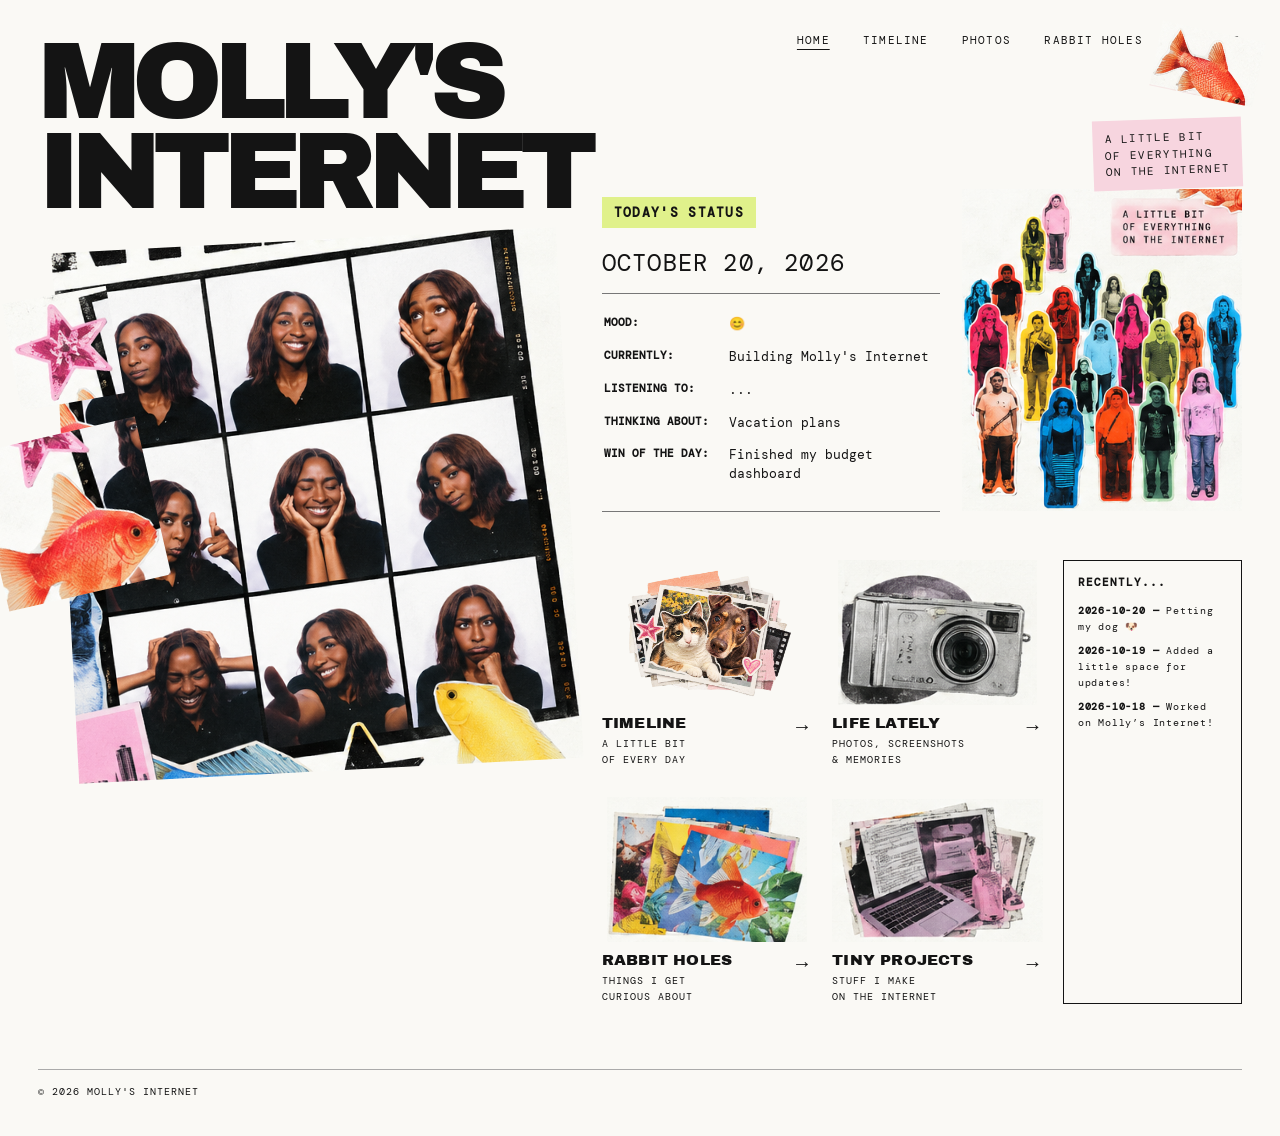
==== commit d12c4f98: "Update index.html" ====
--- a/index.html
+++ b/index.html
@@ -20,61 +20,68 @@
     .nav a:hover, .nav a[aria-current="page"] { text-decoration:underline; text-underline-offset:5px; }
     .nav a:focus-visible, .tile:focus-visible { outline:3px solid #ee78a8; outline-offset:5px; }
 
-    /* Two independent columns: the photo collage never pushes the content cards around. */
-    .layout { display:grid; grid-template-columns:minmax(0,45%) minmax(0,55%); align-items:start; gap:0; }
+    /* Desktop editorial spread: left artwork / right editorial content. */
+    .layout { display:grid; grid-template-columns:minmax(0,46%) minmax(0,54%); gap:0; align-items:start; }
     .left { position:relative; min-width:0; padding-right:22px; }
-    .masthead { font:clamp(62px,8.9vw,145px)/.82 'Archivo Black',Impact,sans-serif; letter-spacing:-.085em; text-transform:uppercase; margin:-50px 0 30px; position:relative; z-index:1; }
-    .photobooth { width:96%; margin:5px 0 45px 2%; transform:rotate(-3deg); position:relative; z-index:1; }
-    .photobooth-photo { width:100%; height:auto; }
-    .deco { position:absolute; z-index:2; pointer-events:none; }
+    .masthead { position:relative; z-index:3; margin:-44px 0 22px; font:clamp(65px,8.5vw,145px)/.83 'Archivo Black',Impact,sans-serif; letter-spacing:-.085em; text-transform:uppercase; }
+    .photobooth { position:relative; z-index:1; width:95%; margin:4px 0 45px 5%; transform:rotate(-3deg); }
+    .photobooth-photo { display:block; width:100%; height:auto; }
+    .deco { position:absolute; z-index:4; pointer-events:none; }
     .deco img { width:100%; height:auto; }
     .deco-star { width:19%; left:-5%; top:29%; transform:rotate(-10deg); }
-    .deco-fish { width:30%; left:-9%; top:47%; transform:rotate(-13deg); }
-
-    .content { min-width:0; padding-left:14px; }
-    .top { display:grid; grid-template-columns:minmax(0,1.13fr) minmax(0,1fr); gap:26px; align-items:start; min-height:420px; }
-    .status-panel { padding-top:105px; min-width:0; }
+    .deco-fish { width:30%; left:-9%; top:48%; transform:rotate(-13deg); }
+
+    .content { min-width:0; padding-left:10px; }
+    .top { display:grid; grid-template-columns:minmax(0,1.15fr) minmax(0,.95fr); column-gap:22px; min-height:475px; align-items:start; }
+    .status-panel { min-width:0; padding-top:116px; }
     .highlight { display:inline-block; background:var(--lime); padding:7px 12px; font-weight:700; letter-spacing:1.3px; }
-    .date { font-size:clamp(19px,2vw,30px); letter-spacing:1.5px; margin:20px 0 12px; white-space:nowrap; }
-    .status { border-top:1px solid #777; border-bottom:1px solid #777; padding:16px 2px 22px; }
-    .status-row { display:grid; grid-template-columns:125px minmax(0,1fr); gap:5px; padding:7px 0; line-height:1.45; }
+    .date { font-size:clamp(19px,1.9vw,30px); letter-spacing:1.2px; margin:19px 0 14px; white-space:nowrap; }
+    .status { border-top:1px solid #777; border-bottom:1px solid #777; padding:14px 2px 20px; }
+    .status-row { display:grid; grid-template-columns:120px minmax(0,1fr); gap:5px; padding:7px 0; line-height:1.45; }
     .status-row strong { font-size:11px; }
     .status-row span { overflow-wrap:anywhere; }
-    .right { position:relative; min-width:0; padding-top:0; }
-    .people-collage { width:100%; height:335px; object-fit:contain; object-position:center top; }
-    .note { background:#f7d5df; padding:10px 12px; font-size:11px; line-height:1.5; letter-spacing:1.5px; width:max-content; max-width:75%; margin:0 0 12px auto; transform:rotate(-2deg); }
-    .top-fish { position:absolute; width:100px; top:-55px; right:-20px; transform:rotate(12deg); pointer-events:none; }
-
-    /* Featured cards: four links plus Recently, no Year in Review. */
-    .features { display:grid; grid-template-columns:repeat(3,minmax(0,1fr)); column-gap:22px; row-gap:26px; align-items:start; margin-top:8px; }
+    .right { position:relative; min-width:0; padding-top:38px; }
+    .people-collage { display:block; width:100%; height:335px; object-fit:contain; object-position:center top; }
+    .note { position:relative; z-index:2; background:#f7d5df; padding:10px 12px; font-size:11px; line-height:1.5; letter-spacing:1.3px; width:max-content; max-width:85%; margin:0 0 0 auto; transform:rotate(-2deg); }
+    .top-fish { position:absolute; z-index:3; width:105px; top:-50px; right:-18px; transform:rotate(12deg); pointer-events:none; }
+    .top-fish img { width:100%; }
+
+    /* Four section portals in a 2x2 grid, with Recently beside them. */
+    .features { display:grid; grid-template-columns:minmax(0,1fr) minmax(0,1fr) minmax(150px,.85fr); column-gap:20px; row-gap:30px; align-items:start; margin-top:4px; }
     .tile { display:block; min-width:0; text-decoration:none; }
-    .tile img { width:100%; height:145px; object-fit:contain; object-position:center bottom; }
-    .tile h2 { font:clamp(14px,1.25vw,19px) 'Archivo Black',Impact,sans-serif; text-transform:uppercase; letter-spacing:.2px; margin:10px 0 5px; }
+    .tile img { display:block; width:100%; height:145px; object-fit:contain; object-position:center bottom; }
+    .tile h2 { font:clamp(13px,1.2vw,18px) 'Archivo Black',Impact,sans-serif; text-transform:uppercase; letter-spacing:.2px; margin:10px 0 5px; }
     .tile p { font-size:10px; line-height:1.55; letter-spacing:1px; margin:0; }
     .tile:hover h2 { text-decoration:underline; text-underline-offset:4px; }
-    .arrow { float:right; font:22px Arial,sans-serif; }
-    .recent { grid-column:3; grid-row:2; border:1px solid var(--ink); padding:14px; min-height:178px; align-self:stretch; }
+    .arrow { float:right; font:20px Arial,sans-serif; }
+    .recent { grid-column:3; grid-row:1 / span 2; border:1px solid var(--ink); padding:14px; min-height:178px; align-self:stretch; }
     .recent > strong { display:block; font-size:11px; margin-bottom:14px; letter-spacing:1px; }
     #recent-entries { max-height:130px; overflow:auto; }
     #recent-entries p { font-size:10px; line-height:1.6; letter-spacing:.8px; margin:0 0 8px; overflow-wrap:anywhere; }
     #recent-entries p strong { font-weight:700; }
     footer { margin-top:65px; padding-top:15px; border-top:1px solid #aaa; font-size:10px; letter-spacing:1px; }
 
-    @media (max-width:1150px) {
-      .masthead { font-size:clamp(55px,8.4vw,105px); margin-top:-30px; }
-      .top { min-height:370px; gap:14px; }
-      .status-panel { padding-top:70px; }
-      .status-row { grid-template-columns:110px minmax(0,1fr); }
-      .features { gap:18px 14px; }
+    @media (min-width:1500px) {
+      .site { max-width:1600px; }
+      .top { min-height:490px; }
+    }
+    @media (max-width:1200px) {
+      .masthead { font-size:clamp(58px,8.3vw,110px); margin-top:-22px; }
+      .top { min-height:400px; gap:14px; }
+      .status-panel { padding-top:85px; }
+      .status-row { grid-template-columns:105px minmax(0,1fr); }
+      .date { white-space:normal; }
+      .people-collage { height:280px; }
+      .features { gap:22px 14px; }
       .tile img { height:120px; }
     }
-    @media (max-width:850px) {
+    @media (max-width:900px) {
       .layout { grid-template-columns:minmax(0,42%) minmax(0,58%); }
       .top { grid-template-columns:1fr; min-height:0; }
-      .status-panel { padding-top:12px; }
-      .right { display:flex; align-items:center; gap:12px; margin:18px 0; }
+      .status-panel { padding-top:15px; }
+      .right { display:flex; align-items:center; gap:12px; margin:20px 0; padding-top:0; }
       .note { order:2; max-width:42%; }
-      .people-collage { height:170px; }
+      .people-collage { width:58%; height:175px; }
       .top-fish { display:none; }
       .features { grid-template-columns:repeat(2,minmax(0,1fr)); }
       .recent { grid-column:1/-1; grid-row:auto; }
@@ -91,7 +98,6 @@
       .deco-fish { top:48%; }
       .content { padding:0; }
       .status-panel { padding-top:10px; }
-      .date { white-space:normal; }
       .top { display:block; }
       .right { margin:28px 0; }
       .features { gap:24px 15px; margin-top:24px; }
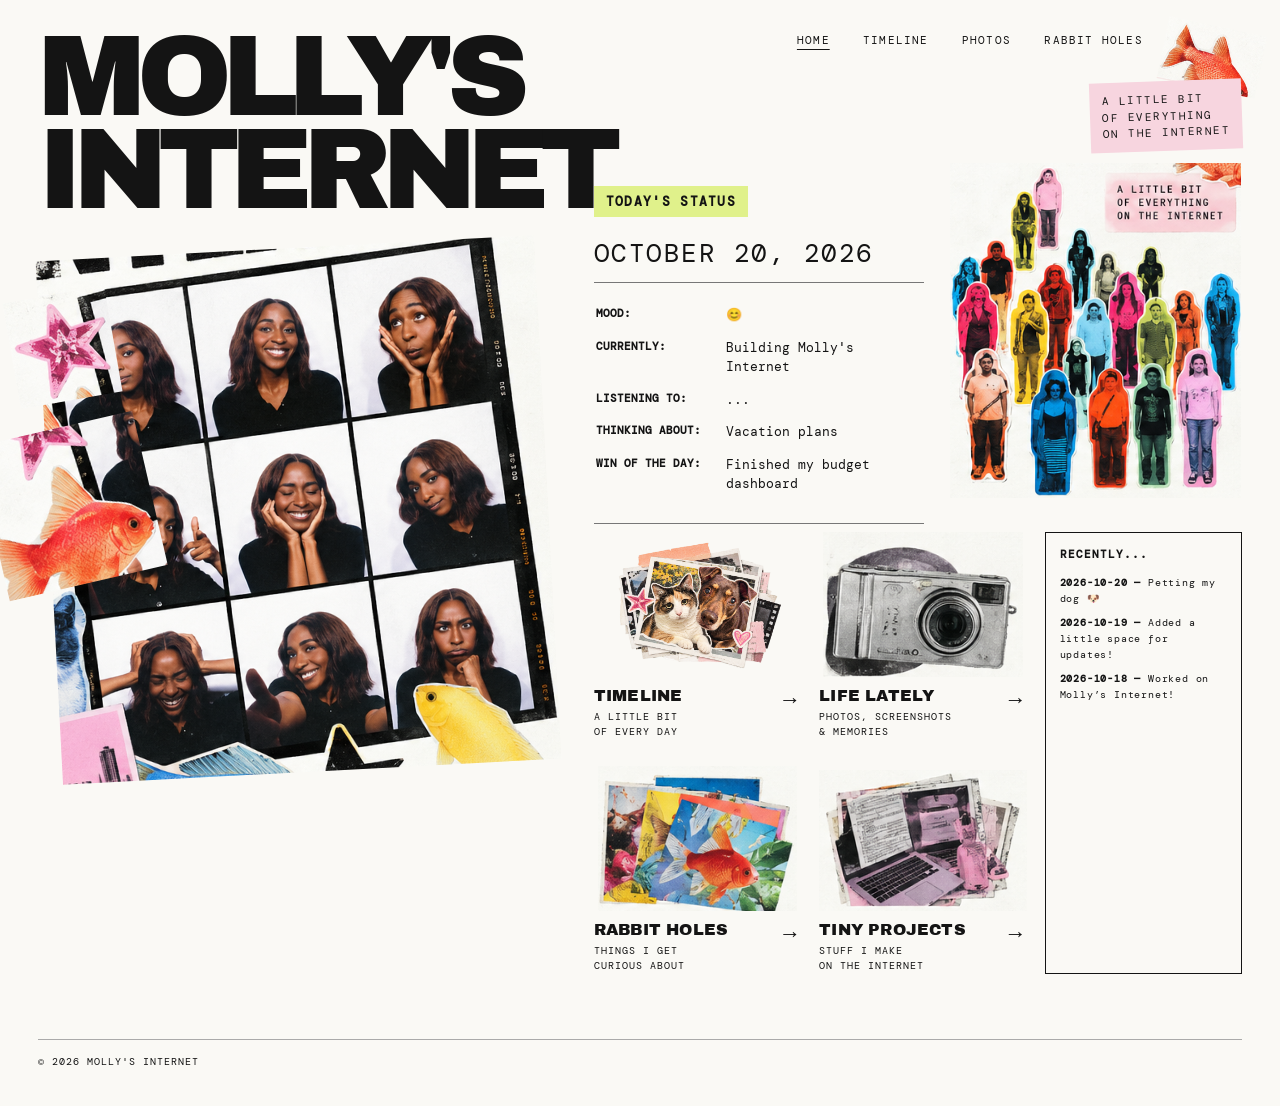
==== commit 52a3677d: "Update index.html" ====
--- a/index.html
+++ b/index.html
@@ -20,40 +20,43 @@
     .nav a:hover, .nav a[aria-current="page"] { text-decoration:underline; text-underline-offset:5px; }
     .nav a:focus-visible, .tile:focus-visible { outline:3px solid #ee78a8; outline-offset:5px; }
 
-    /* Desktop editorial spread: left artwork / right editorial content. */
-    .layout { display:grid; grid-template-columns:minmax(0,46%) minmax(0,54%); gap:0; align-items:start; }
+    /* Two independent columns: the photo collage never pushes the content cards around. */
+    .layout { display:grid; grid-template-columns:minmax(0,45%) minmax(0,55%); align-items:start; gap:0; }
     .left { position:relative; min-width:0; padding-right:22px; }
-    .masthead { position:relative; z-index:3; margin:-44px 0 22px; font:clamp(65px,8.5vw,145px)/.83 'Archivo Black',Impact,sans-serif; letter-spacing:-.085em; text-transform:uppercase; }
-    .photobooth { position:relative; z-index:1; width:95%; margin:4px 0 45px 5%; transform:rotate(-3deg); }
-    .photobooth-photo { display:block; width:100%; height:auto; }
-    .deco { position:absolute; z-index:4; pointer-events:none; }
+    .masthead { font:clamp(62px,8.9vw,145px)/.82 'Archivo Black',Impact,sans-serif; letter-spacing:-.085em; text-transform:uppercase; margin:-50px 0 30px; position:relative; z-index:1; }
+    .photobooth { width:96%; margin:5px 0 45px 2%; transform:rotate(-3deg); position:relative; z-index:1; }
+    .photobooth-photo { width:100%; height:auto; }
+    .deco { position:absolute; z-index:2; pointer-events:none; }
     .deco img { width:100%; height:auto; }
     .deco-star { width:19%; left:-5%; top:29%; transform:rotate(-10deg); }
-    .deco-fish { width:30%; left:-9%; top:48%; transform:rotate(-13deg); }
-
-    .content { min-width:0; padding-left:10px; }
-    .top { display:grid; grid-template-columns:minmax(0,1.15fr) minmax(0,.95fr); column-gap:22px; min-height:475px; align-items:start; }
-    .status-panel { min-width:0; padding-top:116px; }
+    .deco-fish { width:30%; left:-9%; top:47%; transform:rotate(-13deg); }
+
+    .content { min-width:0; padding-left:14px; }
+    .top { display:grid; grid-template-columns:minmax(0,1.13fr) minmax(0,1fr); gap:26px; align-items:start; min-height:420px; }
+    .status-panel { padding-top:105px; min-width:0; }
     .highlight { display:inline-block; background:var(--lime); padding:7px 12px; font-weight:700; letter-spacing:1.3px; }
-    .date { font-size:clamp(19px,1.9vw,30px); letter-spacing:1.2px; margin:19px 0 14px; white-space:nowrap; }
-    .status { border-top:1px solid #777; border-bottom:1px solid #777; padding:14px 2px 20px; }
-    .status-row { display:grid; grid-template-columns:120px minmax(0,1fr); gap:5px; padding:7px 0; line-height:1.45; }
+    .date { font-size:clamp(19px,2vw,30px); letter-spacing:1.5px; margin:20px 0 12px; white-space:nowrap; }
+    .status { border-top:1px solid #777; border-bottom:1px solid #777; padding:16px 2px 22px; }
+    .status-row { display:grid; grid-template-columns:125px minmax(0,1fr); gap:5px; padding:7px 0; line-height:1.45; }
     .status-row strong { font-size:11px; }
     .status-row span { overflow-wrap:anywhere; }
-    .right { position:relative; min-width:0; padding-top:38px; }
-    .people-collage { display:block; width:100%; height:335px; object-fit:contain; object-position:center top; }
-    .note { position:relative; z-index:2; background:#f7d5df; padding:10px 12px; font-size:11px; line-height:1.5; letter-spacing:1.3px; width:max-content; max-width:85%; margin:0 0 0 auto; transform:rotate(-2deg); }
-    .top-fish { position:absolute; z-index:3; width:105px; top:-50px; right:-18px; transform:rotate(12deg); pointer-events:none; }
-    .top-fish img { width:100%; }
-
-    /* Four section portals in a 2x2 grid, with Recently beside them. */
-    .features { display:grid; grid-template-columns:minmax(0,1fr) minmax(0,1fr) minmax(150px,.85fr); column-gap:20px; row-gap:30px; align-items:start; margin-top:4px; }
+    .right { position:relative; min-width:0; padding-top:0; }
+    .people-collage { width:100%; height:335px; object-fit:contain; object-position:center top; }
+    .note { background:#f7d5df; padding:10px 12px; font-size:11px; line-height:1.5; letter-spacing:1.5px; width:max-content; max-width:75%; margin:0 0 12px auto; transform:rotate(-2deg); }
+    .top-fish { position:absolute; width:100px; top:-55px; right:-20px; transform:rotate(12deg); pointer-events:none; }
+
+    /* Featured cards: four links plus Recently, no Year in Review. */
+    .features { display:grid; grid-template-columns:repeat(2,minmax(0,1fr)) minmax(150px,.95fr); column-gap:18px; row-gap:26px; align-items:start; margin-top:8px; }
+    .features > .tile:nth-child(1) { grid-column:1; grid-row:1; }
+    .features > .tile:nth-child(2) { grid-column:2; grid-row:1; }
+    .features > .tile:nth-child(3) { grid-column:1; grid-row:2; }
+    .features > .tile:nth-child(4) { grid-column:2; grid-row:2; }
     .tile { display:block; min-width:0; text-decoration:none; }
-    .tile img { display:block; width:100%; height:145px; object-fit:contain; object-position:center bottom; }
-    .tile h2 { font:clamp(13px,1.2vw,18px) 'Archivo Black',Impact,sans-serif; text-transform:uppercase; letter-spacing:.2px; margin:10px 0 5px; }
+    .tile img { width:100%; height:145px; object-fit:contain; object-position:center bottom; }
+    .tile h2 { font:clamp(14px,1.25vw,19px) 'Archivo Black',Impact,sans-serif; text-transform:uppercase; letter-spacing:.2px; margin:10px 0 5px; }
     .tile p { font-size:10px; line-height:1.55; letter-spacing:1px; margin:0; }
     .tile:hover h2 { text-decoration:underline; text-underline-offset:4px; }
-    .arrow { float:right; font:20px Arial,sans-serif; }
+    .arrow { float:right; font:22px Arial,sans-serif; }
     .recent { grid-column:3; grid-row:1 / span 2; border:1px solid var(--ink); padding:14px; min-height:178px; align-self:stretch; }
     .recent > strong { display:block; font-size:11px; margin-bottom:14px; letter-spacing:1px; }
     #recent-entries { max-height:130px; overflow:auto; }
@@ -61,31 +64,25 @@
     #recent-entries p strong { font-weight:700; }
     footer { margin-top:65px; padding-top:15px; border-top:1px solid #aaa; font-size:10px; letter-spacing:1px; }
 
-    @media (min-width:1500px) {
-      .site { max-width:1600px; }
-      .top { min-height:490px; }
-    }
-    @media (max-width:1200px) {
-      .masthead { font-size:clamp(58px,8.3vw,110px); margin-top:-22px; }
-      .top { min-height:400px; gap:14px; }
-      .status-panel { padding-top:85px; }
-      .status-row { grid-template-columns:105px minmax(0,1fr); }
-      .date { white-space:normal; }
-      .people-collage { height:280px; }
-      .features { gap:22px 14px; }
+    @media (max-width:1150px) {
+      .masthead { font-size:clamp(55px,8.4vw,105px); margin-top:-30px; }
+      .top { min-height:370px; gap:14px; }
+      .status-panel { padding-top:70px; }
+      .status-row { grid-template-columns:110px minmax(0,1fr); }
+      .features { gap:18px 14px; }
       .tile img { height:120px; }
     }
-    @media (max-width:900px) {
+    @media (max-width:850px) {
       .layout { grid-template-columns:minmax(0,42%) minmax(0,58%); }
-      .top { grid-template-columns:1fr; min-height:0; }
-      .status-panel { padding-top:15px; }
-      .right { display:flex; align-items:center; gap:12px; margin:20px 0; padding-top:0; }
-      .note { order:2; max-width:42%; }
-      .people-collage { width:58%; height:175px; }
+      .top { grid-template-columns:minmax(0,1.13fr) minmax(0,1fr); min-height:0; }
+      .status-panel { padding-top:12px; }
+      .right { display:block; margin:0; }
+      .note { max-width:90%; }
+      .people-collage { height:170px; }
       .top-fish { display:none; }
       .features { grid-template-columns:repeat(2,minmax(0,1fr)); }
       .recent { grid-column:1/-1; grid-row:auto; }
-      .masthead { margin-top:0; }
+      /* Keep the masthead in its original desktop position. */
     }
     @media (max-width:600px) {
       .site { padding:14px 17px 30px; }
@@ -98,11 +95,14 @@
       .deco-fish { top:48%; }
       .content { padding:0; }
       .status-panel { padding-top:10px; }
+      .date { white-space:normal; }
       .top { display:block; }
-      .right { margin:28px 0; }
+      .right { margin:28px 0; display:flex; align-items:center; gap:12px; }
+      .note { order:2; max-width:42%; }
       .features { gap:24px 15px; margin-top:24px; }
       .tile img { height:115px; }
       .tile h2 { font-size:15px; }
+      .recent { grid-column:1/-1; grid-row:auto; }
       footer { margin-top:45px; }
     }
   </style>
